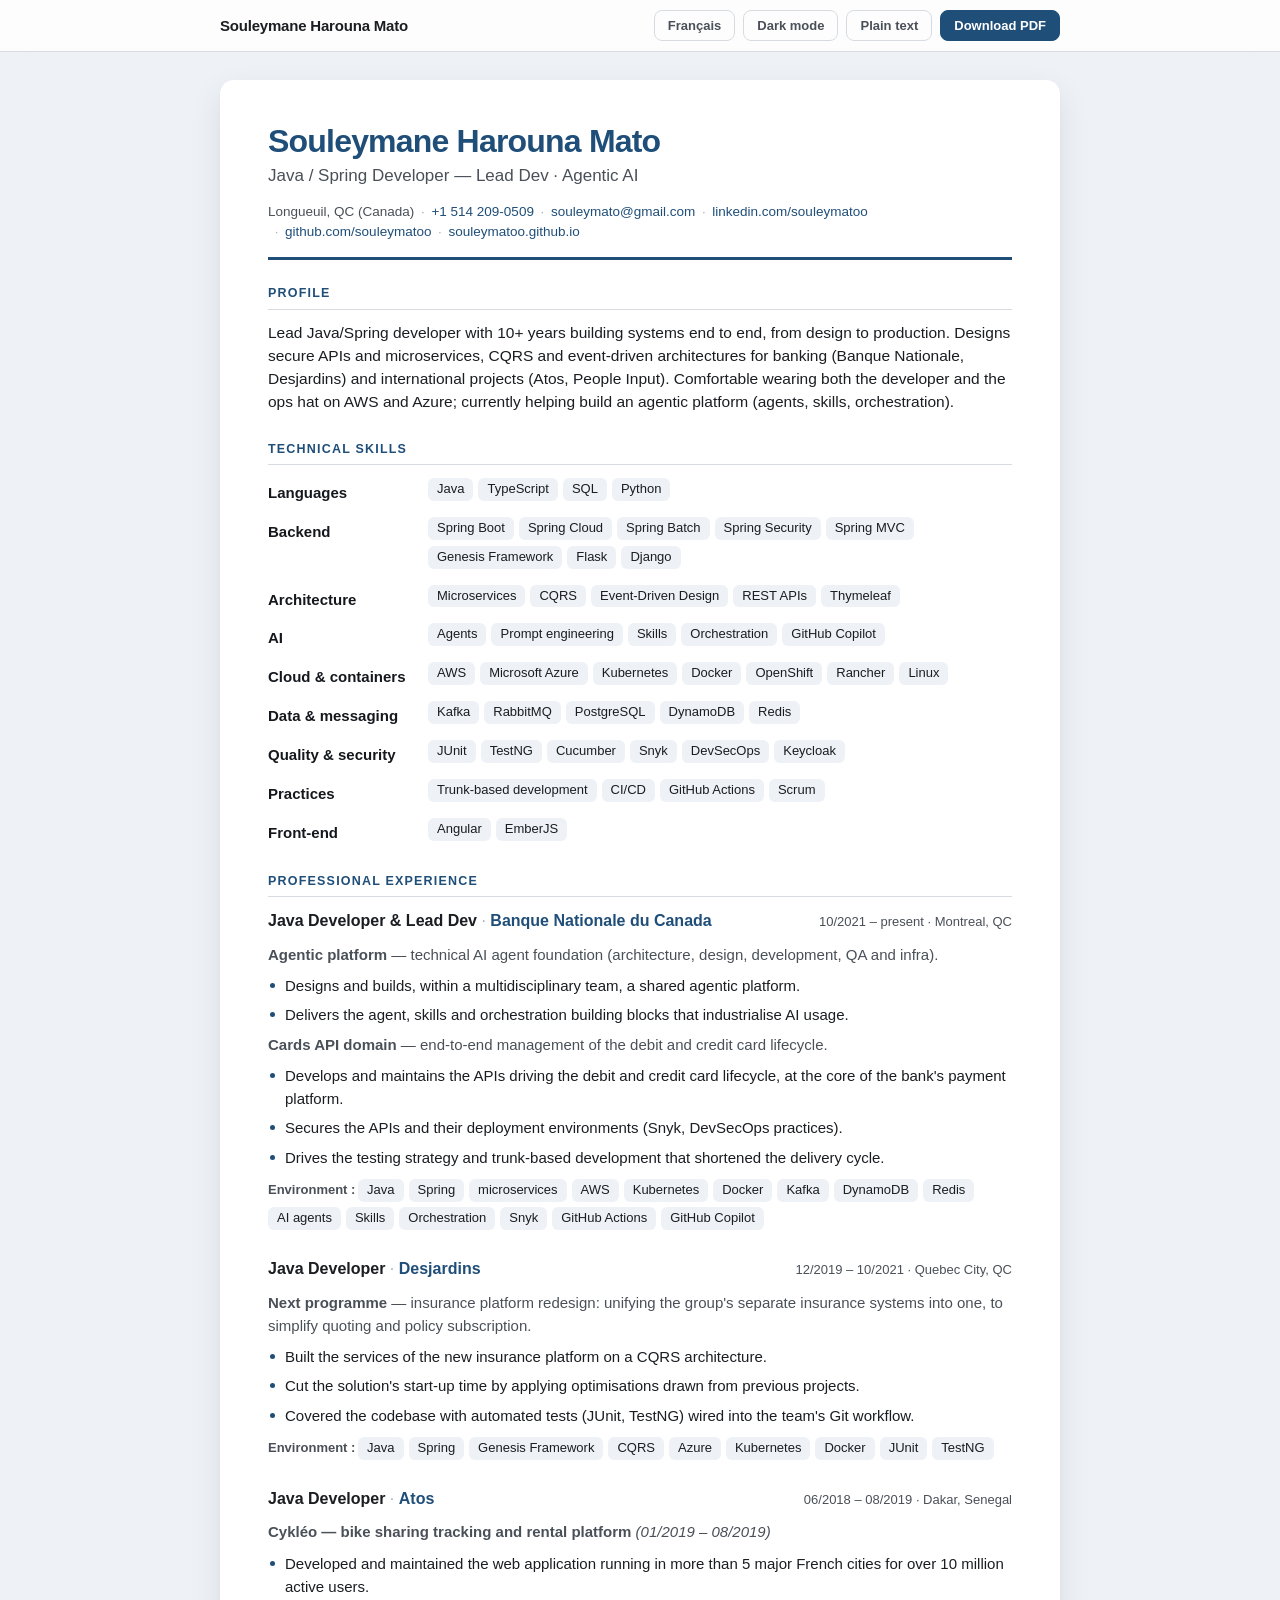
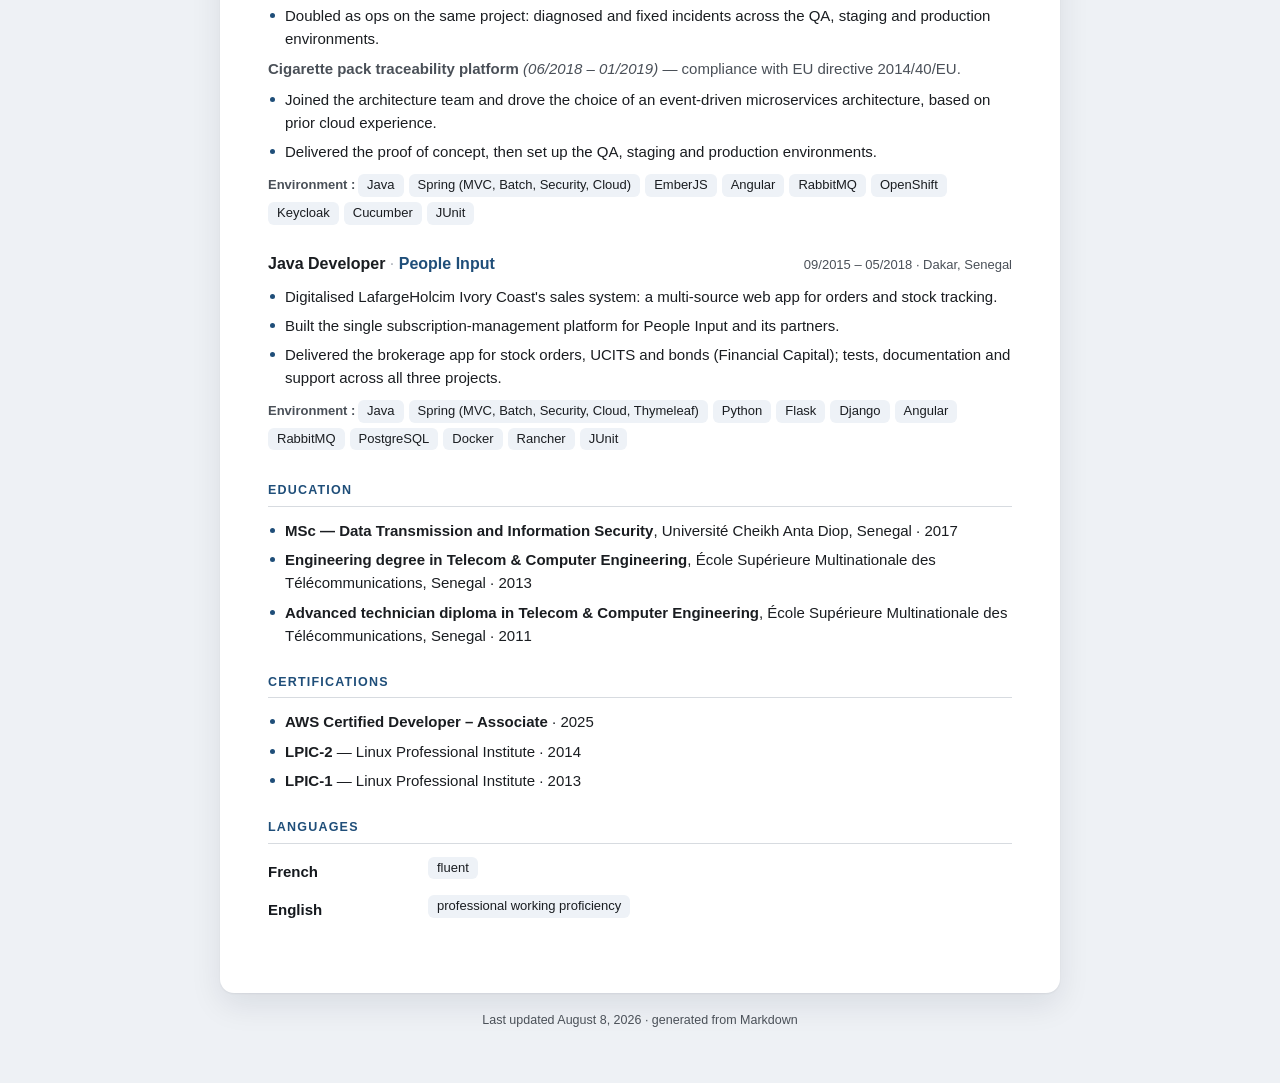
==== en.html @ a9f4b2b0 "Publish from curriculum@72597ad" ====
<!doctype html>
<html lang="en" data-theme="light">
<head>
<meta charset="utf-8">
<meta name="viewport" content="width=device-width, initial-scale=1">
<title>Souleymane Harouna Mato — Java / Spring Developer — Lead Dev · Agentic AI</title>
<meta name="description" content="Lead Java/Spring developer with 10+ years building systems end to end, from design to production. Designs secure APIs and microservices, CQRS and event-driven architectures for ban">
<meta name="author" content="Souleymane Harouna Mato">
<meta property="og:type" content="profile">
<meta property="og:title" content="Souleymane Harouna Mato — Java / Spring Developer — Lead Dev · Agentic AI">
<meta property="og:description" content="Lead Java/Spring developer with 10+ years building systems end to end, from design to production. Designs secure APIs and microservices, CQRS and event-driven architectures for ban">
<link rel="alternate" hreflang="fr" href="index.html">
<link rel="stylesheet" href="assets/site.css">
<link rel="icon" href="data:image/svg+xml,<svg xmlns='http://www.w3.org/2000/svg' viewBox='0 0 100 100'><text y='.9em' font-size='90'>📄</text></svg>">
<script type="application/ld+json">{"@context":"https://schema.org","@type":"Person","name":"Souleymane Harouna Mato","jobTitle":"Java / Spring Developer — Lead Dev · Agentic AI","email":"mailto:souleymato@gmail.com","telephone":"+1 514 209-0509","address":"Longueuil, QC (Canada)","url":"https://www.linkedin.com/in/souleymane-mato-aa4ab8a3","sameAs":["https://www.linkedin.com/in/souleymane-mato-aa4ab8a3","https://github.com/souleymatoo","https://souleymatoo.github.io/"]}</script>
<style>:root { --accent: #1f4e79; }</style>
</head>
<body>
<a class="skip-link" href="#content">Skip to content</a>
<header class="topbar">
  <div class="topbar-inner">
    <span class="topbar-name">Souleymane Harouna Mato</span>
    <nav class="topbar-actions" aria-label="Actions">
      <a class="btn btn-ghost" href="index.html" hreflang="fr">Français</a>
      <button class="btn btn-ghost" type="button" id="theme-toggle" aria-live="polite">Dark mode</button>
      <a class="btn btn-ghost" href="cv-en.txt" download>Plain text</a>
      <a class="btn btn-primary" href="CV-Souleymane-Harouna-Mato-EN.pdf" download>Download PDF</a>
    </nav>
  </div>
</header>
<main id="content" class="page">
  <article class="cv" lang="en">
    <header class="cv-header">
      <h1 class="cv-name">Souleymane Harouna Mato</h1>
      <p class="cv-headline">Java / Spring Developer — Lead Dev · Agentic AI</p>
      <ul class="cv-contact">
        <li>Longueuil, QC (Canada)</li>
        <li><a href="tel:+15142090509">+1 514 209-0509</a></li>
        <li><a href="mailto:souleymato@gmail.com">souleymato@gmail.com</a></li>
        <li><a href="https://www.linkedin.com/in/souleymane-mato-aa4ab8a3">linkedin.com/souleymatoo</a></li>
        <li><a href="https://github.com/souleymatoo">github.com/souleymatoo</a></li>
        <li><a href="https://souleymatoo.github.io/">souleymatoo.github.io</a></li>
      </ul>
    </header>
    <section class="cv-section cv-section--summary" id="profile">
      <h2>Profile</h2>
      
      <p>Lead Java/Spring developer with 10+ years building systems end to end, from design to production. Designs secure APIs and microservices, CQRS and event-driven architectures for banking (Banque Nationale, Desjardins) and international projects (Atos, People Input). Comfortable wearing both the developer and the ops hat on AWS and Azure; currently helping build an agentic platform (agents, skills, orchestration).</p>
    </section>
    <section class="cv-section cv-section--skills" id="technical-skills">
      <h2>Technical skills</h2>
      
      <dl class="groups"><div class="group">
          <dt>Languages</dt>
          <dd><span class="tag">Java</span><span class="tag-sep"> · </span><span class="tag">TypeScript</span><span class="tag-sep"> · </span><span class="tag">SQL</span><span class="tag-sep"> · </span><span class="tag">Python</span></dd>
        </div>
        <div class="group">
          <dt>Backend</dt>
          <dd><span class="tag">Spring Boot</span><span class="tag-sep"> · </span><span class="tag">Spring Cloud</span><span class="tag-sep"> · </span><span class="tag">Spring Batch</span><span class="tag-sep"> · </span><span class="tag">Spring Security</span><span class="tag-sep"> · </span><span class="tag">Spring MVC</span><span class="tag-sep"> · </span><span class="tag">Genesis Framework</span><span class="tag-sep"> · </span><span class="tag">Flask</span><span class="tag-sep"> · </span><span class="tag">Django</span></dd>
        </div>
        <div class="group">
          <dt>Architecture</dt>
          <dd><span class="tag">Microservices</span><span class="tag-sep"> · </span><span class="tag">CQRS</span><span class="tag-sep"> · </span><span class="tag">Event-Driven Design</span><span class="tag-sep"> · </span><span class="tag">REST APIs</span><span class="tag-sep"> · </span><span class="tag">Thymeleaf</span></dd>
        </div>
        <div class="group">
          <dt>AI</dt>
          <dd><span class="tag">Agents</span><span class="tag-sep"> · </span><span class="tag">Prompt engineering</span><span class="tag-sep"> · </span><span class="tag">Skills</span><span class="tag-sep"> · </span><span class="tag">Orchestration</span><span class="tag-sep"> · </span><span class="tag">GitHub Copilot</span></dd>
        </div>
        <div class="group">
          <dt>Cloud &amp; containers</dt>
          <dd><span class="tag">AWS</span><span class="tag-sep"> · </span><span class="tag">Microsoft Azure</span><span class="tag-sep"> · </span><span class="tag">Kubernetes</span><span class="tag-sep"> · </span><span class="tag">Docker</span><span class="tag-sep"> · </span><span class="tag">OpenShift</span><span class="tag-sep"> · </span><span class="tag">Rancher</span><span class="tag-sep"> · </span><span class="tag">Linux</span></dd>
        </div>
        <div class="group">
          <dt>Data &amp; messaging</dt>
          <dd><span class="tag">Kafka</span><span class="tag-sep"> · </span><span class="tag">RabbitMQ</span><span class="tag-sep"> · </span><span class="tag">PostgreSQL</span><span class="tag-sep"> · </span><span class="tag">DynamoDB</span><span class="tag-sep"> · </span><span class="tag">Redis</span></dd>
        </div>
        <div class="group">
          <dt>Quality &amp; security</dt>
          <dd><span class="tag">JUnit</span><span class="tag-sep"> · </span><span class="tag">TestNG</span><span class="tag-sep"> · </span><span class="tag">Cucumber</span><span class="tag-sep"> · </span><span class="tag">Snyk</span><span class="tag-sep"> · </span><span class="tag">DevSecOps</span><span class="tag-sep"> · </span><span class="tag">Keycloak</span></dd>
        </div>
        <div class="group">
          <dt>Practices</dt>
          <dd><span class="tag">Trunk-based development</span><span class="tag-sep"> · </span><span class="tag">CI/CD</span><span class="tag-sep"> · </span><span class="tag">GitHub Actions</span><span class="tag-sep"> · </span><span class="tag">Scrum</span></dd>
        </div>
        <div class="group">
          <dt>Front-end</dt>
          <dd><span class="tag">Angular</span><span class="tag-sep"> · </span><span class="tag">EmberJS</span></dd>
        </div></dl>
    </section>
    <section class="cv-section cv-section--experience" id="professional-experience">
      <h2>Professional experience</h2>
      
      <article class="entry">
        <div class="entry-head">
          <h3 class="entry-title"><span class="entry-role">Java Developer &amp; Lead Dev</span><span class="entry-sep"> · </span><span class="entry-org">Banque Nationale du Canada</span></h3>
          <p class="entry-meta">10/2021 – present · Montreal, QC</p>
        </div>
        <p class="entry-note entry-note--lead"><strong>Agentic platform</strong> — technical AI agent foundation (architecture, design, development, QA and infra).</p>
        <ul class="bullets"><li>Designs and builds, within a multidisciplinary team, a shared agentic platform.</li>
          <li>Delivers the agent, skills and orchestration building blocks that industrialise AI usage.</li></ul>
        <p class="entry-note entry-note--lead"><strong>Cards API domain</strong> — end-to-end management of the debit and credit card lifecycle.</p>
        <ul class="bullets"><li>Develops and maintains the APIs driving the debit and credit card lifecycle, at the core of the bank&#39;s payment platform.</li>
          <li>Secures the APIs and their deployment environments (Snyk, DevSecOps practices).</li>
          <li>Drives the testing strategy and trunk-based development that shortened the delivery cycle.</li></ul>
        <p class="stack"><span class="stack-label">Environment : </span><span class="tag">Java</span><span class="tag-sep"> · </span><span class="tag">Spring</span><span class="tag-sep"> · </span><span class="tag">microservices</span><span class="tag-sep"> · </span><span class="tag">AWS</span><span class="tag-sep"> · </span><span class="tag">Kubernetes</span><span class="tag-sep"> · </span><span class="tag">Docker</span><span class="tag-sep"> · </span><span class="tag">Kafka</span><span class="tag-sep"> · </span><span class="tag">DynamoDB</span><span class="tag-sep"> · </span><span class="tag">Redis</span><span class="tag-sep"> · </span><span class="tag">AI agents</span><span class="tag-sep"> · </span><span class="tag">Skills</span><span class="tag-sep"> · </span><span class="tag">Orchestration</span><span class="tag-sep"> · </span><span class="tag">Snyk</span><span class="tag-sep"> · </span><span class="tag">GitHub Actions</span><span class="tag-sep"> · </span><span class="tag">GitHub Copilot</span></p>
      </article>
      <article class="entry">
        <div class="entry-head">
          <h3 class="entry-title"><span class="entry-role">Java Developer</span><span class="entry-sep"> · </span><span class="entry-org">Desjardins</span></h3>
          <p class="entry-meta">12/2019 – 10/2021 · Quebec City, QC</p>
        </div>
        <p class="entry-note entry-note--lead"><strong>Next programme</strong> — insurance platform redesign: unifying the group&#39;s separate insurance systems into one, to simplify quoting and policy subscription.</p>
        <ul class="bullets"><li>Built the services of the new insurance platform on a CQRS architecture.</li>
          <li>Cut the solution&#39;s start-up time by applying optimisations drawn from previous projects.</li>
          <li>Covered the codebase with automated tests (JUnit, TestNG) wired into the team&#39;s Git workflow.</li></ul>
        <p class="stack"><span class="stack-label">Environment : </span><span class="tag">Java</span><span class="tag-sep"> · </span><span class="tag">Spring</span><span class="tag-sep"> · </span><span class="tag">Genesis Framework</span><span class="tag-sep"> · </span><span class="tag">CQRS</span><span class="tag-sep"> · </span><span class="tag">Azure</span><span class="tag-sep"> · </span><span class="tag">Kubernetes</span><span class="tag-sep"> · </span><span class="tag">Docker</span><span class="tag-sep"> · </span><span class="tag">JUnit</span><span class="tag-sep"> · </span><span class="tag">TestNG</span></p>
      </article>
      <article class="entry">
        <div class="entry-head">
          <h3 class="entry-title"><span class="entry-role">Java Developer</span><span class="entry-sep"> · </span><span class="entry-org">Atos</span></h3>
          <p class="entry-meta">06/2018 – 08/2019 · Dakar, Senegal</p>
        </div>
        <p class="entry-note entry-note--lead"><strong>Cykléo — bike sharing tracking and rental platform</strong> <em>(01/2019 – 08/2019)</em></p>
        <ul class="bullets"><li>Developed and maintained the web application running in more than 5 major French cities for over 10 million active users.</li>
          <li>Doubled as ops on the same project: diagnosed and fixed incidents across the QA, staging and production environments.</li></ul>
        <p class="entry-note entry-note--lead"><strong>Cigarette pack traceability platform</strong> <em>(06/2018 – 01/2019)</em> — compliance with EU directive 2014/40/EU.</p>
        <ul class="bullets"><li>Joined the architecture team and drove the choice of an event-driven microservices architecture, based on prior cloud experience.</li>
          <li>Delivered the proof of concept, then set up the QA, staging and production environments.</li></ul>
        <p class="stack"><span class="stack-label">Environment : </span><span class="tag">Java</span><span class="tag-sep"> · </span><span class="tag">Spring (MVC, Batch, Security, Cloud)</span><span class="tag-sep"> · </span><span class="tag">EmberJS</span><span class="tag-sep"> · </span><span class="tag">Angular</span><span class="tag-sep"> · </span><span class="tag">RabbitMQ</span><span class="tag-sep"> · </span><span class="tag">OpenShift</span><span class="tag-sep"> · </span><span class="tag">Keycloak</span><span class="tag-sep"> · </span><span class="tag">Cucumber</span><span class="tag-sep"> · </span><span class="tag">JUnit</span></p>
      </article>
      <article class="entry">
        <div class="entry-head">
          <h3 class="entry-title"><span class="entry-role">Java Developer</span><span class="entry-sep"> · </span><span class="entry-org">People Input</span></h3>
          <p class="entry-meta">09/2015 – 05/2018 · Dakar, Senegal</p>
        </div>
        <ul class="bullets"><li>Digitalised LafargeHolcim Ivory Coast&#39;s sales system: a multi-source web app for orders and stock tracking.</li>
          <li>Built the single subscription-management platform for People Input and its partners.</li>
          <li>Delivered the brokerage app for stock orders, UCITS and bonds (Financial Capital); tests, documentation and support across all three projects.</li></ul>
        <p class="stack"><span class="stack-label">Environment : </span><span class="tag">Java</span><span class="tag-sep"> · </span><span class="tag">Spring (MVC, Batch, Security, Cloud, Thymeleaf)</span><span class="tag-sep"> · </span><span class="tag">Python</span><span class="tag-sep"> · </span><span class="tag">Flask</span><span class="tag-sep"> · </span><span class="tag">Django</span><span class="tag-sep"> · </span><span class="tag">Angular</span><span class="tag-sep"> · </span><span class="tag">RabbitMQ</span><span class="tag-sep"> · </span><span class="tag">PostgreSQL</span><span class="tag-sep"> · </span><span class="tag">Docker</span><span class="tag-sep"> · </span><span class="tag">Rancher</span><span class="tag-sep"> · </span><span class="tag">JUnit</span></p>
      </article>
    </section>
    <section class="cv-section cv-section--education" id="education">
      <h2>Education</h2>
      
      <ul class="bullets"><li><strong>MSc — Data Transmission and Information Security</strong>, Université Cheikh Anta Diop, Senegal · 2017</li>
          <li><strong>Engineering degree in Telecom &amp; Computer Engineering</strong>, École Supérieure Multinationale des Télécommunications, Senegal · 2013</li>
          <li><strong>Advanced technician diploma in Telecom &amp; Computer Engineering</strong>, École Supérieure Multinationale des Télécommunications, Senegal · 2011</li></ul>
    </section>
    <section class="cv-section cv-section--certifications" id="certifications">
      <h2>Certifications</h2>
      
      <ul class="bullets"><li><strong>AWS Certified Developer – Associate</strong> · 2025</li>
          <li><strong>LPIC-2</strong> — Linux Professional Institute · 2014</li>
          <li><strong>LPIC-1</strong> — Linux Professional Institute · 2013</li></ul>
    </section>
    <section class="cv-section cv-section--languages" id="languages">
      <h2>Languages</h2>
      
      <dl class="groups"><div class="group">
          <dt>French</dt>
          <dd><span class="tag">fluent</span></dd>
        </div>
        <div class="group">
          <dt>English</dt>
          <dd><span class="tag">professional working proficiency</span></dd>
        </div></dl>
    </section>
  </article>
  <footer class="page-footer">
    <p>Last updated August 8, 2026 · generated from Markdown</p>
  </footer>
</main>
<script>
(function () {
  var root = document.documentElement;
  var button = document.getElementById('theme-toggle');
  var labels = { light: "Dark mode", dark: "Light mode" };
  var stored = null;
  try { stored = localStorage.getItem('cv-theme'); } catch (error) {}
  var preferred = stored || (window.matchMedia('(prefers-color-scheme: dark)').matches ? 'dark' : 'light');
  apply(preferred);
  button.addEventListener('click', function () {
    apply(root.dataset.theme === 'dark' ? 'light' : 'dark');
  });
  function apply(theme) {
    root.dataset.theme = theme;
    button.textContent = labels[theme];
    try { localStorage.setItem('cv-theme', theme); } catch (error) {}
  }
})();
</script>
</body>
</html>
---- assets/site.css ----
/* Typography and layout of the CV itself.
   Single column on purpose: multi-column CVs confuse the parsers recruiters
   use to pre-screen applications.

   Every colour goes through a variable so the website can re-theme the exact
   same markup (dark mode) without overriding rules one by one.

   Spacing and skill chips live here so the PDF matches the GitHub Pages look —
   site.css only scales type for the screen. Tuned to stay within two pages. */

:root {
  --accent: #1f4e79;
  --ink: #1a1d21;
  --ink-strong: #14181d;
  --ink-body: #383e46;
  --ink-soft: #4a5058;
  --ink-muted: #5c626a;
  --ink-faint: #a8aeb6;
  --rule: #d7dbe0;
  --chip-bg: #e8edf3;
}

* { box-sizing: border-box; }

html { -webkit-print-color-adjust: exact; print-color-adjust: exact; }

body.print {
  margin: 0;
  background: #fff;
}

.cv {
  font-family: Inter, "Helvetica Neue", Arial, "Liberation Sans", sans-serif;
  font-size: 9.4pt;
  line-height: 1.46;
  color: var(--ink);
  max-width: 100%;
}

.cv a { color: inherit; text-decoration: none; }
.cv p { margin: 0 0 5pt; }
.cv ul { margin: 0; padding: 0; list-style: none; }

/* ---------- Header ---------- */

.cv-header {
  border-bottom: 1.7pt solid var(--accent);
  padding-bottom: 8pt;
  margin-bottom: 12pt;
}

.cv-name {
  margin: 0;
  font-size: 19.5pt;
  font-weight: 700;
  letter-spacing: -0.4pt;
  color: var(--accent);
  line-height: 1.1;
}

.cv-headline {
  margin: 2.5pt 0 7pt;
  font-size: 10.2pt;
  font-weight: 500;
  color: var(--ink-soft);
}

.cv-contact {
  display: flex;
  flex-wrap: wrap;
  font-size: 8.6pt;
  color: var(--ink-soft);
  row-gap: 1.5pt;
}

.cv-contact li + li::before {
  content: "·";
  margin: 0 5pt;
  color: var(--ink-faint);
}

.cv-contact a { color: var(--ink-soft); }

/* ---------- Sections ---------- */

.cv-section { margin-bottom: 12pt; }

.cv-section h2 {
  margin: 0 0 7pt;
  padding-bottom: 3pt;
  border-bottom: 0.7pt solid var(--rule);
  font-size: 9.2pt;
  font-weight: 700;
  letter-spacing: 0.9pt;
  text-transform: uppercase;
  color: var(--accent);
}

.cv-section--summary p {
  font-size: 9.55pt;
  line-height: 1.48;
  color: var(--ink);
  margin-bottom: 0;
}

/* ---------- Experience entries ---------- */

.entry {
  margin-bottom: 10.5pt;
  break-inside: avoid;
  page-break-inside: avoid;
}

.entry:last-child { margin-bottom: 0; }

.entry-head {
  display: flex;
  justify-content: space-between;
  align-items: baseline;
  gap: 8pt;
  margin-bottom: 2.5pt;
}

.entry-title {
  margin: 0;
  font-size: 9.9pt;
  font-weight: 600;
  color: var(--ink-strong);
}

.entry-org { font-weight: 600; color: var(--accent); }
.entry-sep { color: var(--ink-faint); font-weight: 400; }

.entry-meta {
  margin: 0;
  font-size: 8.4pt;
  font-weight: 500;
  color: var(--ink-muted);
  white-space: nowrap;
  font-variant-numeric: tabular-nums;
}

.entry-note {
  margin: 1.5pt 0 3.5pt;
  color: var(--ink-body);
}

.entry-note--lead {
  margin-top: 5.5pt;
  margin-bottom: 2.5pt;
  color: var(--ink-strong);
}

.entry-note--lead strong { font-weight: 600; }

/* ---------- Bullets ---------- */

.bullets {
  margin: 1.5pt 0 3pt;
}

.bullets li {
  position: relative;
  padding-left: 10pt;
  margin-bottom: 2.8pt;
}

.bullets li::before {
  content: "";
  position: absolute;
  left: 1.5pt;
  top: 4.8pt;
  width: 2.5pt;
  height: 2.5pt;
  border-radius: 50%;
  background: var(--accent);
}

.bullets .nested { margin-top: 2pt; }
.bullets .nested li::before { background: var(--ink-faint); }

/* ---------- Skill groups and tag chips ---------- */

.groups { margin: 0.5pt 0 0; }

.group {
  display: flex;
  gap: 7pt;
  margin-bottom: 4pt;
  align-items: flex-start;
  break-inside: avoid;
}

.group:last-child { margin-bottom: 0; }

.group dt {
  flex: 0 0 23%;
  padding-top: 1.2pt;
  font-weight: 600;
  color: var(--ink-strong);
}

.group dd {
  margin: 0;
  flex: 1;
  color: var(--ink-body);
  line-height: 1.5;
}

/* Separators are only for the plain-text export; chips replace them visually. */
.tag-sep { display: none; }

.tag {
  display: inline-block;
  background: var(--chip-bg);
  border-radius: 2.5pt;
  padding: 1pt 4.5pt;
  margin: 0 2.5pt 2.5pt 0;
  font-size: 7.9pt;
  line-height: 1.3;
  color: var(--ink);
  vertical-align: baseline;
}

.stack {
  margin: 4.5pt 0 0;
  font-size: 8.3pt;
  color: var(--ink-muted);
  line-height: 1.5;
}

.stack-label {
  display: inline-block;
  font-weight: 600;
  color: var(--ink-soft);
  margin-right: 2pt;
  margin-bottom: 2.5pt;
}

code {
  font-family: "JetBrains Mono", "Liberation Mono", monospace;
  font-size: 0.92em;
}

/* Education / certifications / languages sit lower on the page: keep them
   a touch denser so the breathing room goes to the experience section. */
.cv-section--education,
.cv-section--certifications,
.cv-section--languages {
  margin-bottom: 10pt;
}

.cv-section--education .bullets li,
.cv-section--certifications .bullets li {
  margin-bottom: 2.2pt;
}

.cv-section--languages .group {
  margin-bottom: 3pt;
}


/* Web presentation layer for the GitHub Pages site.
   It reuses the print stylesheet (spacing, chips, colours) and only adjusts
   what a screen needs: fluid sizing, dark mode and a sticky action bar. */

:root {
  --page-bg: #eef1f5;
  --card-bg: #ffffff;
  --text: #1a1d21;
  --text-soft: #4a5058;
  --line: #d7dbe0;
  --bar-bg: rgba(255, 255, 255, 0.86);
  --chip-bg: #eef2f7;
  --shadow: 0 1px 2px rgba(16, 24, 40, 0.06), 0 12px 32px rgba(16, 24, 40, 0.09);
}

html[data-theme="dark"] {
  --page-bg: #0e1116;
  --card-bg: #161b22;
  --text: #e4e8ee;
  --text-soft: #9aa3ae;
  --line: #2b323c;
  --bar-bg: rgba(22, 27, 34, 0.86);
  --chip-bg: #222a34;
  --shadow: 0 1px 2px rgba(0, 0, 0, 0.4), 0 12px 32px rgba(0, 0, 0, 0.45);

  /* Re-tint the print stylesheet rather than overriding each of its rules. */
  --accent: #6ea8fe;
  --ink: #e4e8ee;
  --ink-strong: #f2f5f9;
  --ink-body: #cdd4dd;
  --ink-soft: #aab2bd;
  --ink-muted: #98a1ac;
  --ink-faint: #5b636e;
  --rule: #2b323c;
}

html { scroll-behavior: smooth; }

body {
  margin: 0;
  background: var(--page-bg);
  color: var(--text);
  font-family: Inter, "Helvetica Neue", Arial, "Liberation Sans", sans-serif;
  transition: background-color 0.2s ease, color 0.2s ease;
}

.skip-link {
  position: absolute;
  left: -9999px;
  top: 0;
  background: var(--card-bg);
  color: var(--text);
  padding: 10px 16px;
  z-index: 20;
}

.skip-link:focus { left: 8px; top: 8px; }

/* ---------- Action bar ---------- */

.topbar {
  position: sticky;
  top: 0;
  z-index: 10;
  background: var(--bar-bg);
  backdrop-filter: saturate(180%) blur(12px);
  border-bottom: 1px solid var(--line);
}

.topbar-inner {
  max-width: 880px;
  margin: 0 auto;
  padding: 10px 20px;
  display: flex;
  align-items: center;
  justify-content: space-between;
  gap: 12px;
}

.topbar-name {
  font-weight: 650;
  font-size: 15px;
  letter-spacing: -0.2px;
  white-space: nowrap;
  overflow: hidden;
  text-overflow: ellipsis;
}

.topbar-actions {
  display: flex;
  gap: 8px;
  flex-shrink: 0;
}

.btn {
  font: inherit;
  font-size: 13px;
  font-weight: 550;
  line-height: 1;
  padding: 8px 13px;
  border-radius: 8px;
  border: 1px solid var(--line);
  cursor: pointer;
  text-decoration: none;
  white-space: nowrap;
  transition: background-color 0.15s ease, border-color 0.15s ease, transform 0.05s ease;
}

.btn:active { transform: translateY(1px); }

.btn-ghost {
  background: transparent;
  color: var(--text-soft);
}

.btn-ghost:hover {
  background: var(--chip-bg);
  color: var(--text);
}

.btn-primary {
  background: var(--accent);
  border-color: var(--accent);
  color: #fff;
}

.btn-primary:hover { filter: brightness(1.08); }

/* ---------- Page and card ---------- */

.page {
  max-width: 880px;
  margin: 0 auto;
  padding: 28px 20px 56px;
}

.page .cv {
  background: var(--card-bg);
  color: var(--text);
  border-radius: 14px;
  box-shadow: var(--shadow);
  padding: 44px 48px;
  font-size: 15px;
  line-height: 1.55;
}

.page-footer {
  margin-top: 20px;
  text-align: center;
  font-size: 12.5px;
  color: var(--text-soft);
}

.page-footer p { margin: 0; }

/* ---------- Screen overrides of the print stylesheet ---------- */

.page .cv-name { font-size: 32px; letter-spacing: -0.8px; }
.page .cv-headline { font-size: 17px; margin: 4px 0 12px; }
.page .cv-contact { font-size: 13.5px; gap: 0; color: var(--text-soft); }
.page .cv-contact a { color: var(--accent); text-decoration: none; }
.page .cv-contact a:hover { text-decoration: underline; }
.page .cv-header { padding-bottom: 14px; margin-bottom: 24px; border-bottom-width: 3px; }

.page .cv-section { margin-bottom: 26px; }
.page .cv-section h2 { font-size: 12.5px; margin-bottom: 12px; padding-bottom: 5px; border-color: var(--line); }
.page .cv-section--summary p { font-size: 15.5px; color: var(--text); }

.page .entry { margin-bottom: 22px; }
.page .entry-head { flex-wrap: wrap; }
.page .entry-title { font-size: 16px; color: var(--text); }
.page .entry-meta { font-size: 13px; color: var(--text-soft); }
.page .entry-note { margin: 4px 0 8px; color: var(--text-soft); }

.page .bullets li { padding-left: 17px; margin-bottom: 6px; }
.page .bullets li::before { top: 9px; width: 5px; height: 5px; left: 2px; }

.page .group { margin-bottom: 10px; flex-wrap: wrap; gap: 10px; }
.page .group dt { flex-basis: 150px; padding-top: 4px; }
.page .group dd { flex: 1; min-width: 220px; }

.page .tag {
  font-size: 13px;
  border-radius: 6px;
  padding: 3px 9px;
  margin: 0 5px 5px 0;
}

.page .stack { font-size: 13px; margin-top: 10px; color: var(--text-soft); }
.page .stack-label { color: var(--text-soft); margin-bottom: 5px; }

@media (max-width: 640px) {
  .page { padding: 16px 12px 40px; }
  .page .cv { padding: 26px 20px; border-radius: 10px; font-size: 14.5px; }
  .page .cv-name { font-size: 26px; }
  .topbar-inner { padding: 8px 12px; }
  .topbar-name { display: none; }
  .topbar-actions { width: 100%; flex-wrap: wrap; justify-content: center; gap: 6px; }
  .btn { padding: 8px 10px; font-size: 12.5px; }
  .page .entry-meta { width: 100%; }
}

@media print {
  .topbar, .page-footer, .skip-link { display: none; }
  .page { padding: 0; max-width: none; }
  .page .cv { box-shadow: none; border-radius: 0; padding: 0; }
}
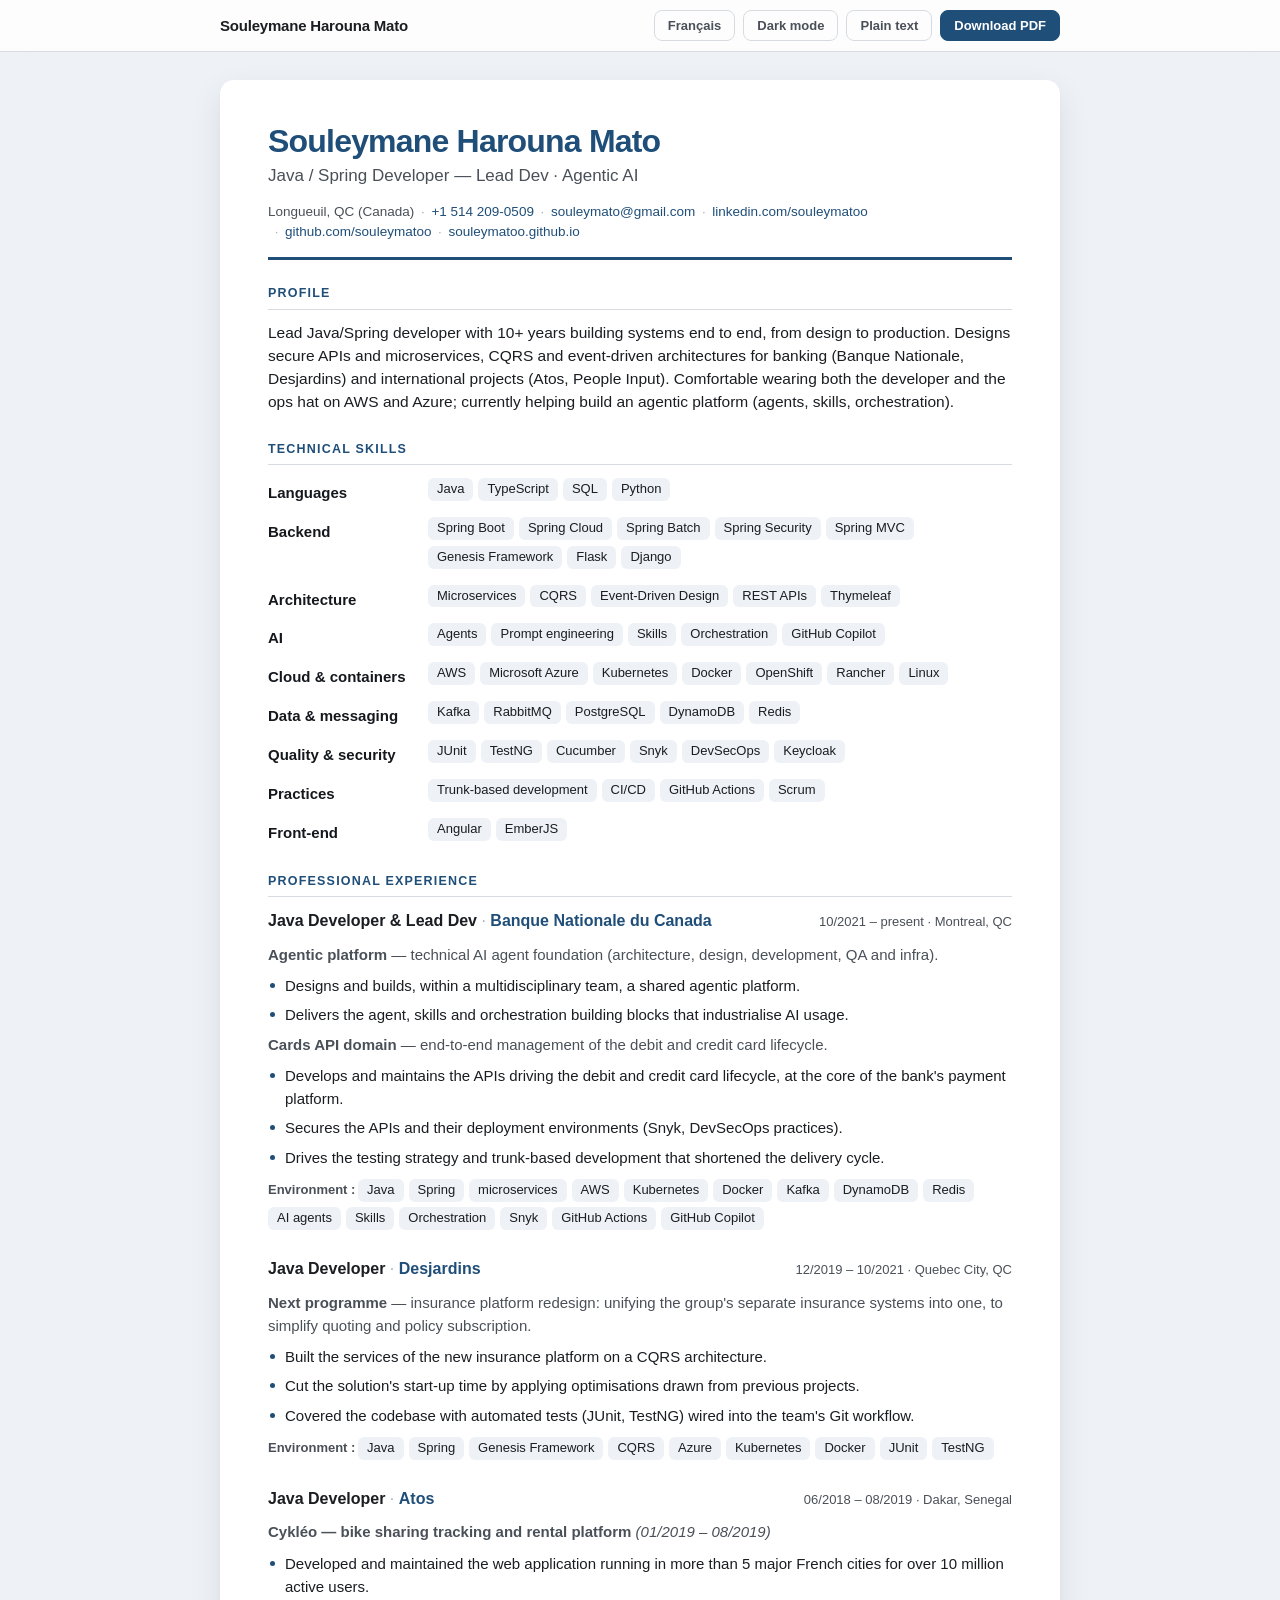
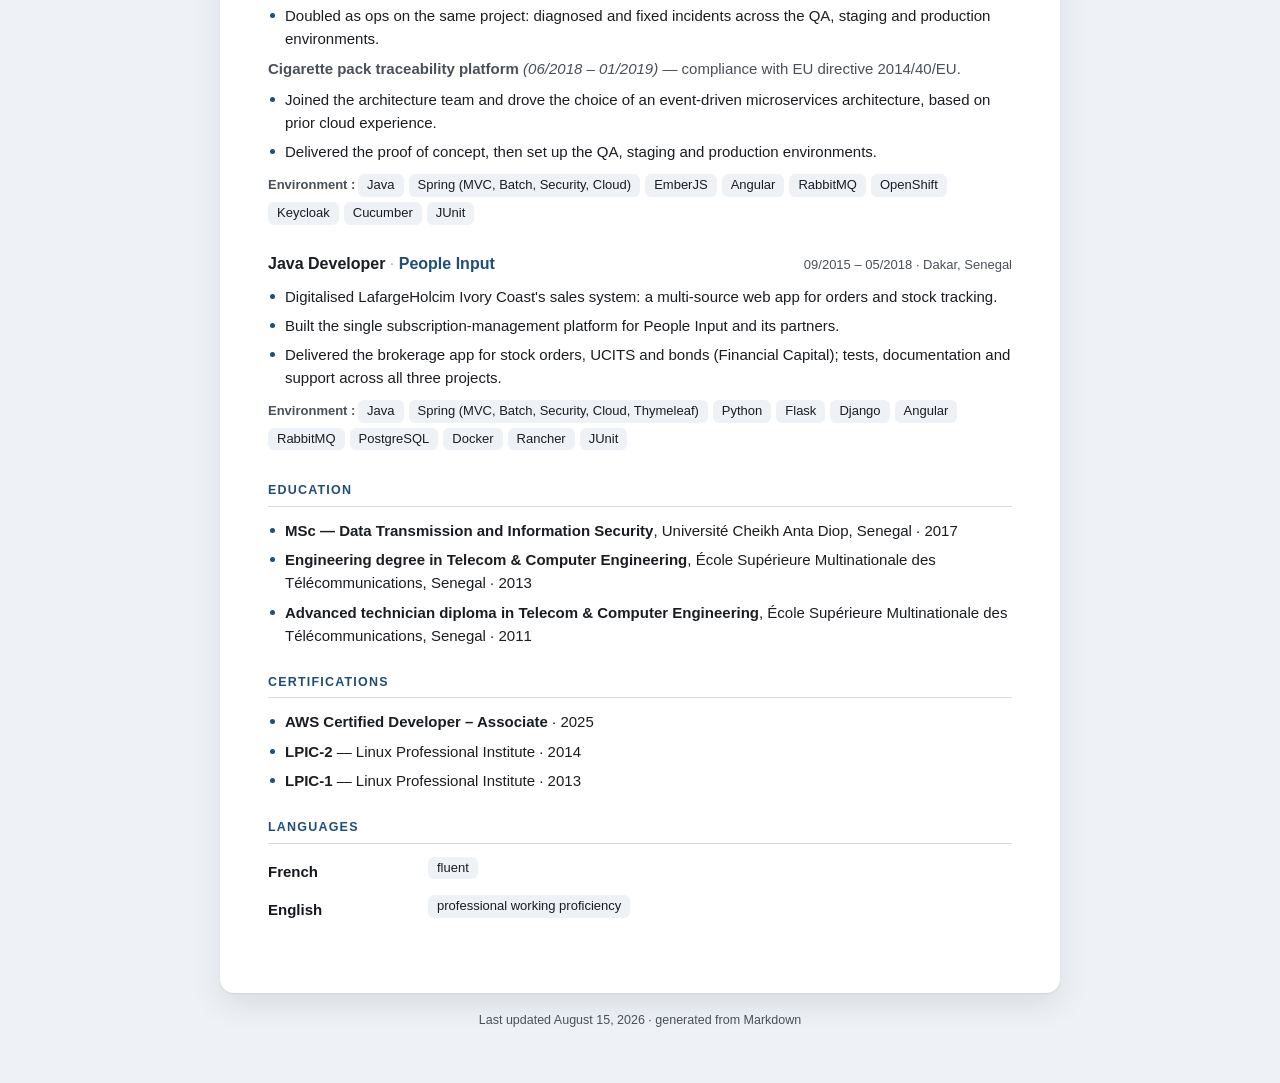
==== commit 67f0783a: "Publish from curriculum@b694079" ====
--- a/en.html
+++ b/en.html
@@ -167,7 +167,7 @@
     </section>
   </article>
   <footer class="page-footer">
-    <p>Last updated August 8, 2026 · generated from Markdown</p>
+    <p>Last updated August 15, 2026 · generated from Markdown</p>
   </footer>
 </main>
 <script>
